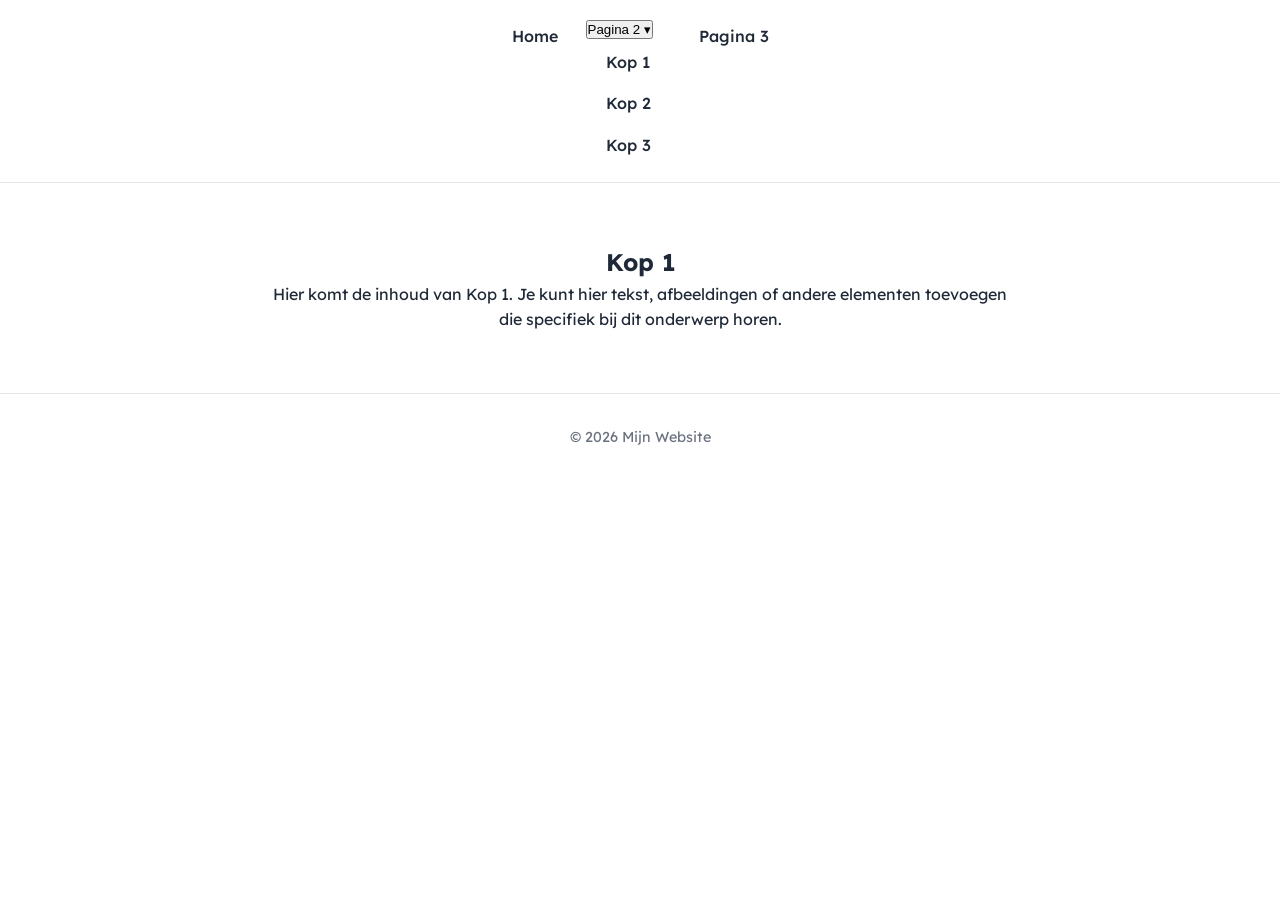
==== kop1.html @ 63dc1b7d "Kop 1, 2 en 3 maken" ====
<!DOCTYPE html>
<html lang="nl">
<head>
  <meta charset="UTF-8">
  <title>Kop 1</title>
  <link rel="preconnect" href="https://fonts.googleapis.com"> <!-- Verbindt vast met Google Fonts -->
  <link href="https://fonts.googleapis.com/css2?family=Lexend&display=swap" rel="stylesheet"> <!-- Laadt het lettertype Lexend -->
  <link rel="stylesheet" type="text/css" href="css/stijl.css"> <!-- Koppelt het stijlbestand met alle opmaak -->
</head>
<body>

  <nav> <!-- Navigatiemenu bovenaan, staat op elke pagina hetzelfde -->
    <ul>
      <li><a href="index.html">Home</a></li> <!-- Link naar homepage -->
      <li class="dropdown"> <!-- Dropdown-menu item -->
        <button class="dropdown-btn" onclick="toggleDropdown()">Pagina 2 ▾</button> <!-- Knop die het menu opent/sluit -->
        <div class="dropdown-content" id="dropdownMenu"> <!-- Verborgen menu dat verschijnt bij klikken -->
          <a href="kop1.html">Kop 1</a> <!-- Link naar Kop 1 -->
          <a href="kop2.html">Kop 2</a> <!-- Link naar Kop 2 -->
          <a href="kop3.html">Kop 3</a> <!-- Link naar Kop 3 -->
        </div>
      </li>
      <li><a href="pagina3.html">Pagina 3</a></li> <!-- Link naar derde pagina -->
    </ul>
  </nav>

  <section class="content"> <!-- Inhoud van deze pagina -->
    <h1>Kop 1</h1>
    <p>Hier komt de inhoud van Kop 1. Je kunt hier tekst, afbeeldingen of andere elementen toevoegen die specifiek bij dit onderwerp horen.</p>
  </section>

  <footer> <!-- Footer onderaan de pagina -->
    <p>&copy; 2026 Mijn Website</p>
  </footer>

  <script> <!-- Regelt het openen/sluiten van het dropdownmenu -->
    function toggleDropdown() {
      document.getElementById("dropdownMenu").classList.toggle("show"); // Wisselt het menu aan/uit
    }
    window.addEventListener("click", function(event) {
      if (!event.target.matches('.dropdown-btn')) { // Als er buiten de knop geklikt wordt
        const dropdown = document.getElementById("dropdownMenu");
        if (dropdown.classList.contains('show')) {
          dropdown.classList.remove('show'); // Sluit het menu
        }
      }
    });
  </script>

</body>
</html>
---- css/stijl.css ----
:root { /* Kleuren die overal op de site hergebruikt worden */
  --primary: #2563eb;
  --primary-dark: #1e40af;
  --text: #1f2937;
  --text-light: #6b7280;
  --bg: #ffffff;
  --bg-alt: #f9fafb;
}

* {
  box-sizing: border-box; /* Zorgt dat padding/border binnen de breedte blijven */
  margin: 0; /* Verwijdert standaard marge van de browser */
  padding: 0; /* Verwijdert standaard padding van de browser */
}

body {
  font-family: 'Lexend', Arial, sans-serif; /* Lettertype van de hele pagina */
  color: var(--text); /* Kleur van de tekst */
  background-color: var(--bg); /* Achtergrondkleur van de pagina */
  line-height: 1.6; /* Ruimte tussen regels tekst */
}

nav {
  background-color: var(--bg); /* Achtergrondkleur van de menubalk */
  border-bottom: 1px solid #e5e7eb; /* Dun lijntje onder de menubalk */
  position: sticky; /* Menu blijft zichtbaar bij scrollen */
  top: 0; /* Blijft aan de bovenkant plakken */
  z-index: 10; /* Zorgt dat het menu boven andere inhoud blijft */
}

nav ul {
  list-style-type: none; /* Geen bolletjes voor de lijst */
  display: flex; /* Zet de menu-items naast elkaar */
  justify-content: center; /* Centreert het menu */
  gap: 8px; /* Ruimte tussen de menu-items */
  padding: 16px 0; /* Ruimte boven/onder het menu */
  max-width: 1000px; /* Maximale breedte van het menu */
  margin: 0 auto; /* Centreert het menu horizontaal */
}

nav li a {
  display: block; /* Maakt de hele link klikbaar */
  color: var(--text); /* Tekstkleur van de link */
  text-decoration: none; /* Geen onderstreping */
  padding: 8px 20px; /* Ruimte rondom de tekst */
  border-radius: 6px; /* Ronde hoeken */
  font-weight: 500; /* Iets dikkere tekst */
  transition: background-color 0.2s ease, color 0.2s ease; /* Zachte overgang bij hover */
}

nav li a:hover {
  background-color: var(--primary); /* Achtergrondkleur bij muis erover */
  color: white; /* Tekstkleur bij muis erover */
}

.hero {
  text-align: center; /* Centreert de tekst */
  padding: 80px 24px; /* Ruimte rondom de hero-sectie */
  background: linear-gradient(180deg, var(--bg-alt) 0%, var(--bg) 100%); /* Zachte kleurovergang op de achtergrond */
}

.hero h1 {
  font-size: 2.75rem; /* Grootte van de hoofdtitel */
  margin-bottom: 16px; /* Ruimte onder de titel */
  color: var(--text); /* Kleur van de titel */
}

.hero p {
  font-size: 1.15rem; /* Grootte van de introductietekst */
  color: var(--text-light); /* Lichtere tekstkleur */
  max-width: 600px; /* Maximale breedte, voor leesbaarheid */
  margin: 0 auto 32px auto; /* Centreert de tekst en geeft ruimte eronder */
}

.btn {
  display: inline-block; /* Maakt er een blok-knop van */
  background-color: var(--primary); /* Achtergrondkleur van de knop */
  color: white; /* Tekstkleur van de knop */
  text-decoration: none; /* Geen onderstreping */
  padding: 12px 28px; /* Ruimte rondom de knoptekst */
  border-radius: 8px; /* Ronde hoeken */
  font-weight: 600; /* Dikkere tekst */
  transition: background-color 0.2s ease; /* Zachte overgang bij hover */
}

.btn:hover {
  background-color: var(--primary-dark); /* Donkerdere kleur bij muis erover */
}

.content {
  max-width: 800px; /* Maximale breedte van de inhoud */
  margin: 0 auto; /* Centreert de inhoud horizontaal */
  padding: 60px 24px; /* Ruimte rondom de inhoud */
  text-align: center; /* Centreert de tekst */
}

.content img {
  max-width: 100%; /* Afbeelding past altijd binnen de breedte */
  border-radius: 16px; /* Ronde hoeken op de afbeelding */
  box-shadow: 0 10px 30px rgba(0,0,0,0.1); /* Zachte schaduw onder de afbeelding */
  margin-top: 24px; /* Ruimte boven de afbeelding */
}

footer {
  text-align: center; /* Centreert de tekst */
  padding: 32px 24px; /* Ruimte rondom de footer */
  color: var(--text-light); /* Lichtere tekstkleur */
  font-size: 0.9rem; /* Kleinere tekstgrootte */
  border-top: 1px solid #e5e7eb; /* Dun lijntje boven de footer */
}
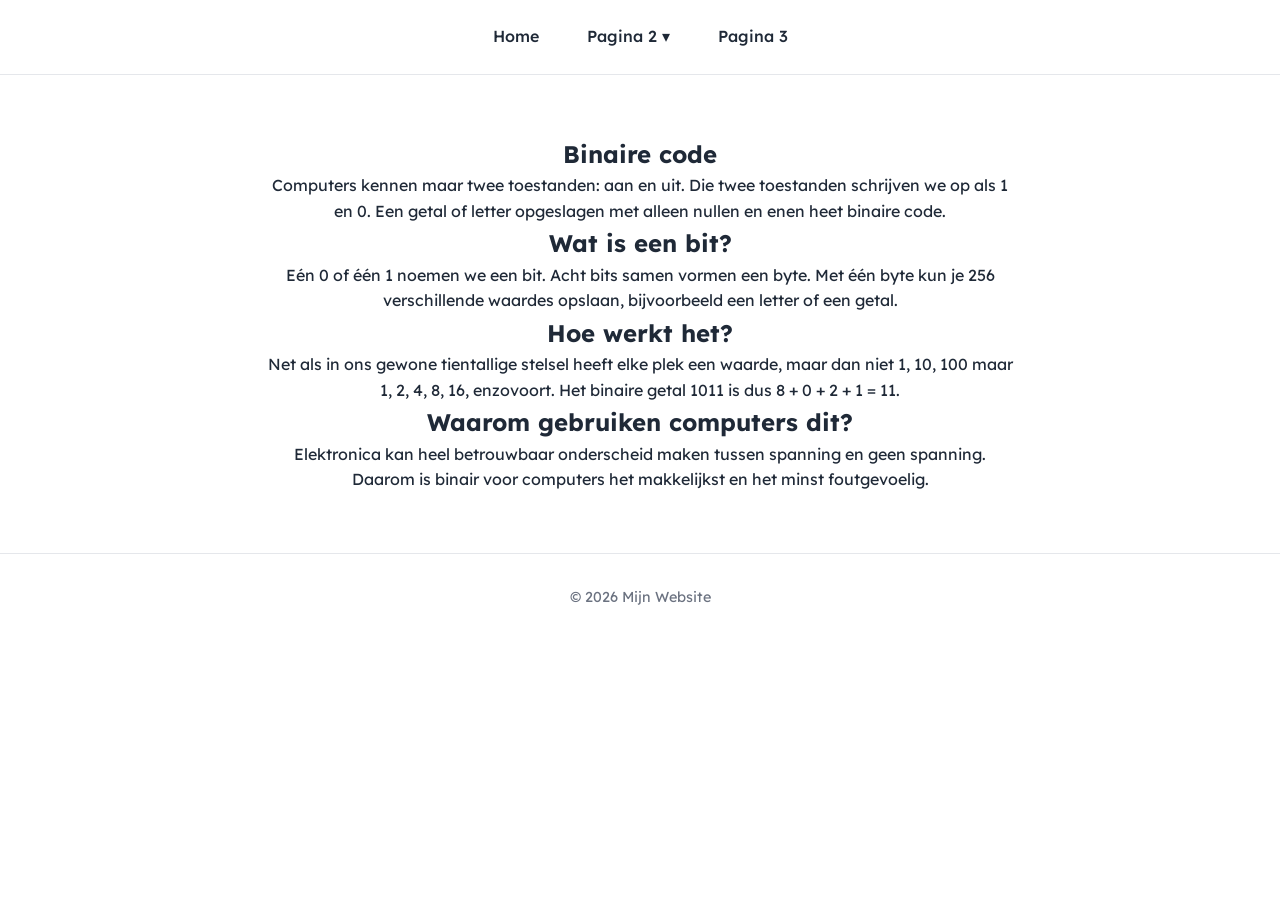
==== commit f175e8ca: "Kleine veranderingen over binaire code" ====
--- a/kop1.html
+++ b/kop1.html
@@ -2,7 +2,7 @@
 <html lang="nl">
 <head>
   <meta charset="UTF-8">
-  <title>Kop 1</title>
+  <title>Binaire code</title> <!-- Titel die op het tabblad komt te staan -->
   <link rel="preconnect" href="https://fonts.googleapis.com"> <!-- Verbindt vast met Google Fonts -->
   <link href="https://fonts.googleapis.com/css2?family=Lexend&display=swap" rel="stylesheet"> <!-- Laadt het lettertype Lexend -->
   <link rel="stylesheet" type="text/css" href="css/stijl.css"> <!-- Koppelt het stijlbestand met alle opmaak -->
@@ -15,7 +15,7 @@
       <li class="dropdown"> <!-- Dropdown-menu item -->
         <button class="dropdown-btn" onclick="toggleDropdown()">Pagina 2 ▾</button> <!-- Knop die het menu opent/sluit -->
         <div class="dropdown-content" id="dropdownMenu"> <!-- Verborgen menu dat verschijnt bij klikken -->
-          <a href="kop1.html">Kop 1</a> <!-- Link naar Kop 1 -->
+          <a href="kop1.html">Kop 1</a> <!-- Link naar Kop 1 (binaire code) -->
           <a href="kop2.html">Kop 2</a> <!-- Link naar Kop 2 -->
           <a href="kop3.html">Kop 3</a> <!-- Link naar Kop 3 -->
         </div>
@@ -24,9 +24,18 @@
     </ul>
   </nav>
 
-  <section class="content"> <!-- Inhoud van deze pagina -->
-    <h1>Kop 1</h1>
-    <p>Hier komt de inhoud van Kop 1. Je kunt hier tekst, afbeeldingen of andere elementen toevoegen die specifiek bij dit onderwerp horen.</p>
+  <section class="content"> <!-- Inhoud van de pagina over binaire code -->
+    <h1>Binaire code</h1> <!-- Hoofdtitel van de pagina -->
+    <p>Computers kennen maar twee toestanden: aan en uit. Die twee toestanden schrijven we op als 1 en 0. Een getal of letter opgeslagen met alleen nullen en enen heet binaire code.</p> <!-- Korte introductie -->
+
+    <h2>Wat is een bit?</h2> <!-- Kopje voor het eerste onderdeel -->
+    <p>Eén 0 of één 1 noemen we een bit. Acht bits samen vormen een byte. Met één byte kun je 256 verschillende waardes opslaan, bijvoorbeeld een letter of een getal.</p> <!-- Uitleg over bits en bytes -->
+
+    <h2>Hoe werkt het?</h2> <!-- Kopje voor het tweede onderdeel -->
+    <p>Net als in ons gewone tientallige stelsel heeft elke plek een waarde, maar dan niet 1, 10, 100 maar 1, 2, 4, 8, 16, enzovoort. Het binaire getal 1011 is dus 8 + 0 + 2 + 1 = 11.</p> <!-- Uitleg van de plaatswaarden met een voorbeeld -->
+
+    <h2>Waarom gebruiken computers dit?</h2> <!-- Kopje voor het derde onderdeel -->
+    <p>Elektronica kan heel betrouwbaar onderscheid maken tussen spanning en geen spanning. Daarom is binair voor computers het makkelijkst en het minst foutgevoelig.</p> <!-- Uitleg waarom binair gebruikt wordt -->
   </section>
 
   <footer> <!-- Footer onderaan de pagina -->
--- a/css/stijl.css
+++ b/css/stijl.css
@@ -32,6 +32,7 @@
   list-style-type: none; /* Geen bolletjes voor de lijst */
   display: flex; /* Zet de menu-items naast elkaar */
   justify-content: center; /* Centreert het menu */
+  align-items: center; /* Zorgt dat knop en links verticaal gelijk uitlijnen */
   gap: 8px; /* Ruimte tussen de menu-items */
   padding: 16px 0; /* Ruimte boven/onder het menu */
   max-width: 1000px; /* Maximale breedte van het menu */
@@ -51,6 +52,63 @@
 nav li a:hover {
   background-color: var(--primary); /* Achtergrondkleur bij muis erover */
   color: white; /* Tekstkleur bij muis erover */
+}
+
+/* Zorgt dat het dropdown-item goed gepositioneerd wordt */
+.dropdown {
+  position: relative; /* Basis voor de positie van het uitklapmenu */
+}
+
+/* Opmaak van de "Pagina 2"-knop, zelfde stijl als de andere menu-links */
+.dropdown-btn {
+  background: none; /* Geen achtergrondkleur standaard */
+  border: none; /* Geen randje om de knop */
+  margin: 0; /* Verwijdert de standaard marge die browsers aan knoppen geven */
+  font-family: 'Lexend', Arial, sans-serif; /* Zelfde lettertype als de rest */
+  font-size: 1rem; /* Zelfde tekstgrootte als de andere menu-links */
+  line-height: 1.6; /* Zelfde regelhoogte als de rest, voor gelijke uitlijning */
+  color: var(--text); /* Tekstkleur */
+  padding: 8px 20px; /* Ruimte rondom de tekst */
+  border-radius: 6px; /* Ronde hoeken */
+  font-weight: 500; /* Iets dikkere tekst */
+  cursor: pointer; /* Muis wordt een handje bij hover */
+  transition: background-color 0.2s ease, color 0.2s ease; /* Zachte overgang bij hover */
+}
+
+.dropdown-btn:hover {
+  background-color: var(--primary); /* Achtergrondkleur bij muis erover */
+  color: white; /* Tekstkleur bij muis erover */
+}
+
+/* Het uitklapmenu zelf, standaard verborgen */
+.dropdown-content {
+  display: none; /* Onzichtbaar totdat er geklikt wordt */
+  position: absolute; /* Zweeft boven de rest van de pagina */
+  top: 100%; /* Verschijnt direct onder de knop */
+  left: 0;
+  background-color: var(--bg); /* Achtergrondkleur van het menu */
+  border: 1px solid #e5e7eb; /* Dun randje */
+  border-radius: 8px; /* Ronde hoeken */
+  box-shadow: 0 10px 20px rgba(0,0,0,0.1); /* Zachte schaduw */
+  overflow: hidden; /* Zorgt dat de ronde hoeken netjes zijn */
+  min-width: 160px; /* Minimale breedte van het menu */
+}
+
+/* Zorgt dat het menu zichtbaar wordt als de class 'show' actief is */
+.dropdown-content.show {
+  display: block; /* Wordt zichtbaar bij klikken */
+}
+
+/* Opmaak van elke link binnen het uitklapmenu */
+.dropdown-content a {
+  display: block; /* Elke link op eigen regel */
+  padding: 12px 20px; /* Ruimte rondom de tekst */
+  color: var(--text); /* Tekstkleur */
+  text-decoration: none; /* Geen onderstreping */
+}
+
+.dropdown-content a:hover {
+  background-color: var(--bg-alt); /* Lichte achtergrond bij hover */
 }
 
 .hero {
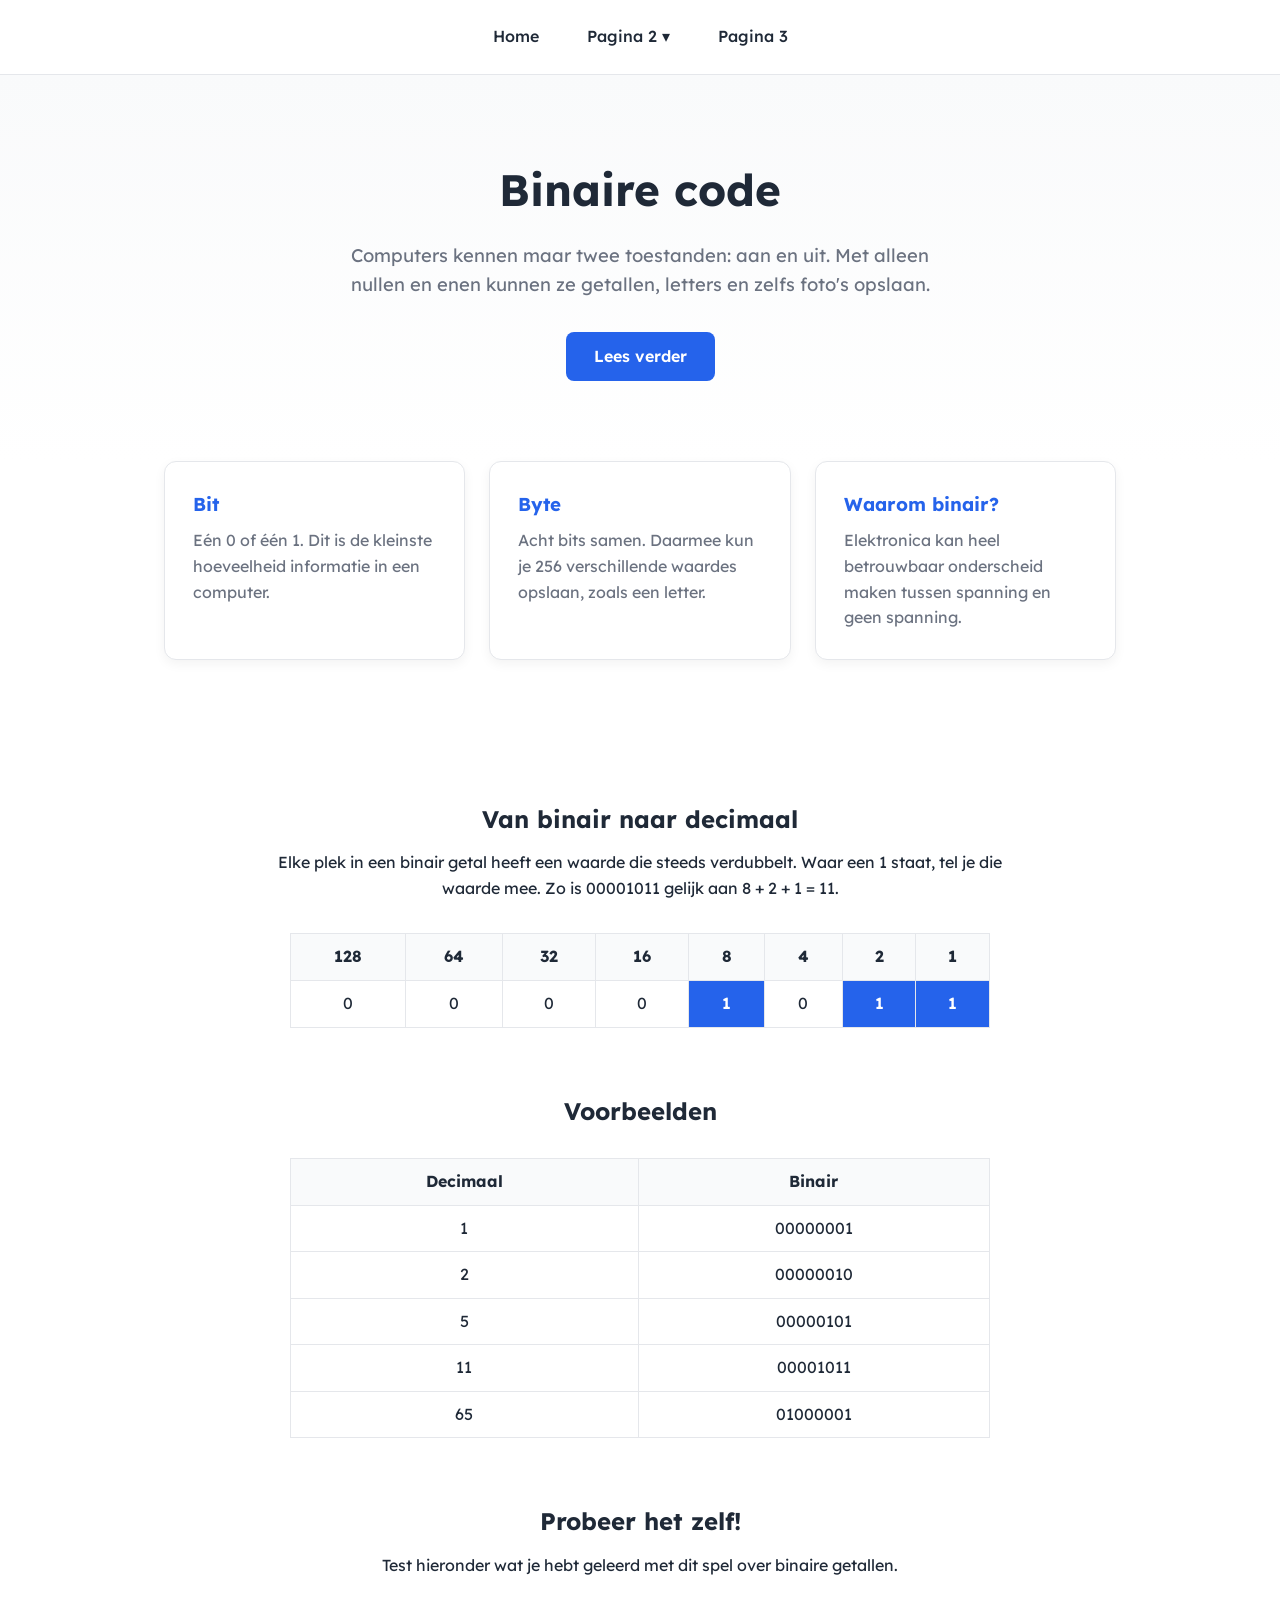
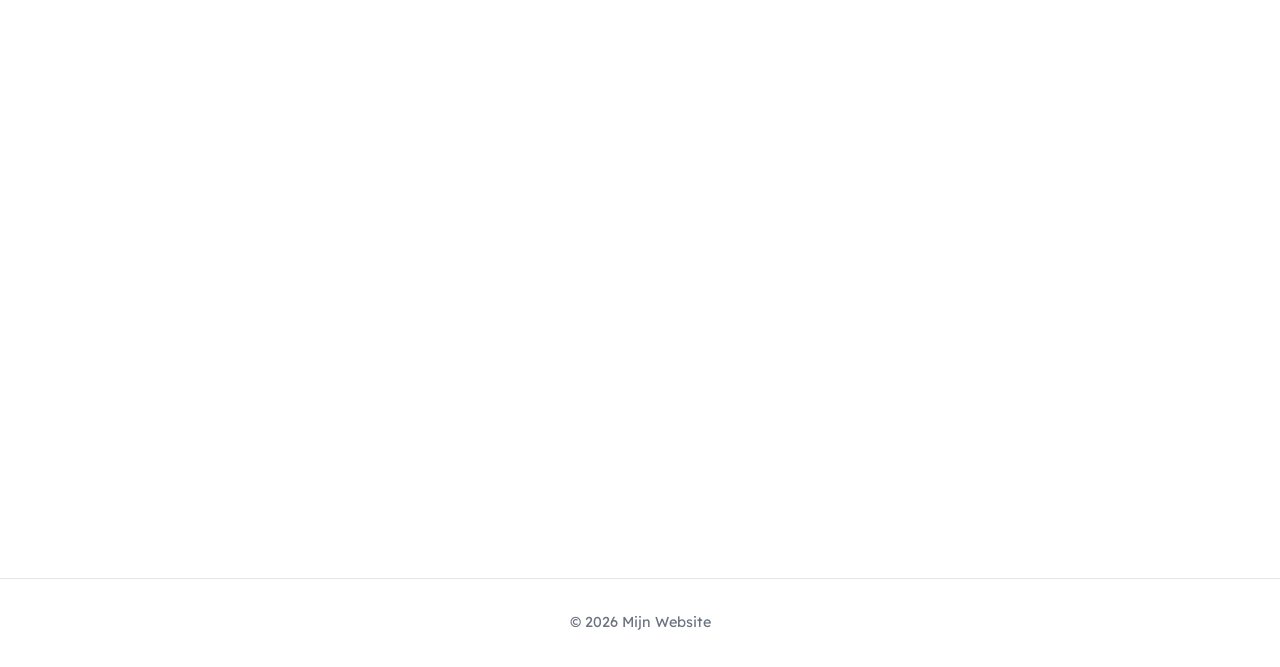
==== commit 55fad3fd: "home fixen en kop 1 goed maken" ====
--- a/kop1.html
+++ b/kop1.html
@@ -24,18 +24,63 @@
     </ul>
   </nav>
 
-  <section class="content"> <!-- Inhoud van de pagina over binaire code -->
+  <section class="hero"> <!-- Grote kopsectie bovenaan de pagina -->
     <h1>Binaire code</h1> <!-- Hoofdtitel van de pagina -->
-    <p>Computers kennen maar twee toestanden: aan en uit. Die twee toestanden schrijven we op als 1 en 0. Een getal of letter opgeslagen met alleen nullen en enen heet binaire code.</p> <!-- Korte introductie -->
+    <p>Computers kennen maar twee toestanden: aan en uit. Met alleen nullen en enen kunnen ze getallen, letters en zelfs foto's opslaan.</p> <!-- Korte introductie -->
+    <a href="#uitleg" class="btn">Lees verder</a> <!-- Link die naar het kopje met id "uitleg" scrolt -->
+  </section>
 
-    <h2>Wat is een bit?</h2> <!-- Kopje voor het eerste onderdeel -->
-    <p>Eén 0 of één 1 noemen we een bit. Acht bits samen vormen een byte. Met één byte kun je 256 verschillende waardes opslaan, bijvoorbeeld een letter of een getal.</p> <!-- Uitleg over bits en bytes -->
+  <section class="kaarten" id="uitleg"> <!-- Rij met drie kaartjes, id zodat de knop hierheen kan scrollen -->
+    <div class="kaart"> <!-- Kaartje 1 -->
+      <h3>Bit</h3> <!-- Titel van het kaartje -->
+      <p>Eén 0 of één 1. Dit is de kleinste hoeveelheid informatie in een computer.</p> <!-- Uitleg over een bit -->
+    </div>
+    <div class="kaart"> <!-- Kaartje 2 -->
+      <h3>Byte</h3> <!-- Titel van het kaartje -->
+      <p>Acht bits samen. Daarmee kun je 256 verschillende waardes opslaan, zoals een letter.</p> <!-- Uitleg over een byte -->
+    </div>
+    <div class="kaart"> <!-- Kaartje 3 -->
+      <h3>Waarom binair?</h3> <!-- Titel van het kaartje -->
+      <p>Elektronica kan heel betrouwbaar onderscheid maken tussen spanning en geen spanning.</p> <!-- Uitleg waarom binair gebruikt wordt -->
+    </div>
+  </section>
 
-    <h2>Hoe werkt het?</h2> <!-- Kopje voor het tweede onderdeel -->
-    <p>Net als in ons gewone tientallige stelsel heeft elke plek een waarde, maar dan niet 1, 10, 100 maar 1, 2, 4, 8, 16, enzovoort. Het binaire getal 1011 is dus 8 + 0 + 2 + 1 = 11.</p> <!-- Uitleg van de plaatswaarden met een voorbeeld -->
+  <section class="content"> <!-- Sectie met de uitleg over omrekenen -->
+    <h2>Van binair naar decimaal</h2> <!-- Kopje van het onderdeel -->
+    <p>Elke plek in een binair getal heeft een waarde die steeds verdubbelt. Waar een 1 staat, tel je die waarde mee. Zo is 00001011 gelijk aan 8 + 2 + 1 = 11.</p> <!-- Uitleg van het omrekenen -->
 
-    <h2>Waarom gebruiken computers dit?</h2> <!-- Kopje voor het derde onderdeel -->
-    <p>Elektronica kan heel betrouwbaar onderscheid maken tussen spanning en geen spanning. Daarom is binair voor computers het makkelijkst en het minst foutgevoelig.</p> <!-- Uitleg waarom binair gebruikt wordt -->
+    <div class="tabel-wrap"> <!-- Zorgt dat de tabel op een kleine telefoon kan scrollen -->
+      <table class="tabel"> <!-- Tabel met de plaatswaardes -->
+        <tr> <!-- Eerste rij: de waarde van elke plek -->
+          <th>128</th><th>64</th><th>32</th><th>16</th><th>8</th><th>4</th><th>2</th><th>1</th>
+        </tr>
+        <tr> <!-- Tweede rij: de bits van het getal 11 -->
+          <td>0</td><td>0</td><td>0</td><td>0</td>
+          <td class="aan">1</td> <!-- Class "aan" kleurt de enen blauw -->
+          <td>0</td>
+          <td class="aan">1</td>
+          <td class="aan">1</td>
+        </tr>
+      </table>
+    </div>
+
+    <h2>Voorbeelden</h2> <!-- Kopje van het volgende onderdeel -->
+    <div class="tabel-wrap"> <!-- Zorgt dat de tabel op een kleine telefoon kan scrollen -->
+      <table class="tabel"> <!-- Tabel met voorbeelden van getallen -->
+        <tr><th>Decimaal</th><th>Binair</th></tr> <!-- Kopjes van de kolommen -->
+        <tr><td>1</td><td>00000001</td></tr> <!-- Voorbeeld 1 -->
+        <tr><td>2</td><td>00000010</td></tr> <!-- Voorbeeld 2 -->
+        <tr><td>5</td><td>00000101</td></tr> <!-- Voorbeeld 5 -->
+        <tr><td>11</td><td>00001011</td></tr> <!-- Voorbeeld 11 -->
+        <tr><td>65</td><td>01000001</td></tr> <!-- Voorbeeld 65, dit is ook de letter A -->
+      </table>
+    </div>
+
+    <h2>Probeer het zelf!</h2> <!-- Kopje boven de game -->
+    <p>Test hieronder wat je hebt geleerd met dit spel over binaire getallen.</p> <!-- Korte uitleg bij de game -->
+    <div class="game-wrap"> <!-- Houder zodat de game netjes in het midden past -->
+      <iframe src="https://games.penjee.com/binary-bonanza/game.php" width="700" height="500" frameborder="no" scrolling="no"></iframe> <!-- Laadt de game van Penjee in een eigen venster op mijn pagina -->
+    </div>
   </section>
 
   <footer> <!-- Footer onderaan de pagina -->
--- a/css/stijl.css
+++ b/css/stijl.css
@@ -13,12 +13,18 @@
   padding: 0; /* Verwijdert standaard padding van de browser */
 }
 
+html {
+  scroll-behavior: smooth; /* Zachte scroll als je op een link met # klikt, zoals "Lees verder" */
+}
+
 body {
   font-family: 'Lexend', Arial, sans-serif; /* Lettertype van de hele pagina */
   color: var(--text); /* Kleur van de tekst */
   background-color: var(--bg); /* Achtergrondkleur van de pagina */
   line-height: 1.6; /* Ruimte tussen regels tekst */
 }
+
+/* ---------- Navigatiemenu ---------- */
 
 nav {
   background-color: var(--bg); /* Achtergrondkleur van de menubalk */
@@ -31,6 +37,7 @@
 nav ul {
   list-style-type: none; /* Geen bolletjes voor de lijst */
   display: flex; /* Zet de menu-items naast elkaar */
+  flex-wrap: wrap; /* Op een smal scherm mogen items op een nieuwe regel */
   justify-content: center; /* Centreert het menu */
   align-items: center; /* Zorgt dat knop en links verticaal gelijk uitlijnen */
   gap: 8px; /* Ruimte tussen de menu-items */
@@ -54,12 +61,12 @@
   color: white; /* Tekstkleur bij muis erover */
 }
 
-/* Zorgt dat het dropdown-item goed gepositioneerd wordt */
+/* ---------- Dropdownmenu ---------- */
+
 .dropdown {
   position: relative; /* Basis voor de positie van het uitklapmenu */
 }
 
-/* Opmaak van de "Pagina 2"-knop, zelfde stijl als de andere menu-links */
 .dropdown-btn {
   background: none; /* Geen achtergrondkleur standaard */
   border: none; /* Geen randje om de knop */
@@ -80,12 +87,11 @@
   color: white; /* Tekstkleur bij muis erover */
 }
 
-/* Het uitklapmenu zelf, standaard verborgen */
 .dropdown-content {
   display: none; /* Onzichtbaar totdat er geklikt wordt */
   position: absolute; /* Zweeft boven de rest van de pagina */
   top: 100%; /* Verschijnt direct onder de knop */
-  left: 0;
+  left: 0; /* Begint links onder de knop */
   background-color: var(--bg); /* Achtergrondkleur van het menu */
   border: 1px solid #e5e7eb; /* Dun randje */
   border-radius: 8px; /* Ronde hoeken */
@@ -94,12 +100,10 @@
   min-width: 160px; /* Minimale breedte van het menu */
 }
 
-/* Zorgt dat het menu zichtbaar wordt als de class 'show' actief is */
 .dropdown-content.show {
   display: block; /* Wordt zichtbaar bij klikken */
 }
 
-/* Opmaak van elke link binnen het uitklapmenu */
 .dropdown-content a {
   display: block; /* Elke link op eigen regel */
   padding: 12px 20px; /* Ruimte rondom de tekst */
@@ -110,6 +114,8 @@
 .dropdown-content a:hover {
   background-color: var(--bg-alt); /* Lichte achtergrond bij hover */
 }
+
+/* ---------- Hero en knop ---------- */
 
 .hero {
   text-align: center; /* Centreert de tekst */
@@ -145,6 +151,8 @@
   background-color: var(--primary-dark); /* Donkerdere kleur bij muis erover */
 }
 
+/* ---------- Inhoud ---------- */
+
 .content {
   max-width: 800px; /* Maximale breedte van de inhoud */
   margin: 0 auto; /* Centreert de inhoud horizontaal */
@@ -152,12 +160,105 @@
   text-align: center; /* Centreert de tekst */
 }
 
+.content h1,
+.content h2 {
+  margin-bottom: 12px; /* Ruimte onder de titels in de inhoud */
+}
+
+.content h2 {
+  margin-top: 40px; /* Ruimte boven elk kopje zodat onderdelen los van elkaar staan */
+}
+
+.content p {
+  margin-bottom: 16px; /* Ruimte tussen alinea's */
+}
+
 .content img {
   max-width: 100%; /* Afbeelding past altijd binnen de breedte */
   border-radius: 16px; /* Ronde hoeken op de afbeelding */
   box-shadow: 0 10px 30px rgba(0,0,0,0.1); /* Zachte schaduw onder de afbeelding */
   margin-top: 24px; /* Ruimte boven de afbeelding */
 }
+
+/* ---------- Kaartjes (binaire code-pagina) ---------- */
+
+.kaarten {
+  display: grid; /* Zet de kaartjes in een raster */
+  grid-template-columns: repeat(auto-fit, minmax(240px, 1fr)); /* Kaartjes naast elkaar, op een telefoon onder elkaar */
+  gap: 24px; /* Ruimte tussen de kaartjes */
+  max-width: 1000px; /* Maximale breedte van het raster */
+  margin: 0 auto; /* Centreert het raster */
+  padding: 0 24px 40px 24px; /* Ruimte rondom het raster */
+}
+
+.kaart {
+  background-color: var(--bg); /* Witte achtergrond */
+  border: 1px solid #e5e7eb; /* Dun randje */
+  border-radius: 12px; /* Ronde hoeken */
+  padding: 28px; /* Ruimte binnen het kaartje */
+  text-align: left; /* Tekst links uitgelijnd in het kaartje */
+  box-shadow: 0 4px 12px rgba(0,0,0,0.05); /* Zachte schaduw */
+  transition: transform 0.2s ease; /* Zachte beweging bij hover */
+}
+
+.kaart:hover {
+  transform: translateY(-4px); /* Kaartje gaat iets omhoog als je erover zweeft */
+}
+
+.kaart h3 {
+  color: var(--primary); /* Blauwe titel */
+  margin-bottom: 8px; /* Ruimte onder de titel */
+}
+
+.kaart p {
+  color: var(--text-light); /* Lichtere tekstkleur */
+}
+
+/* ---------- Tabellen ---------- */
+
+.tabel-wrap {
+  overflow-x: auto; /* Tabel kan zijwaarts scrollen op een kleine telefoon */
+}
+
+.tabel {
+  border-collapse: collapse; /* Randen van de cellen vallen samen */
+  margin: 16px auto 24px auto; /* Centreert de tabel */
+  width: 100%; /* Tabel vult de beschikbare breedte */
+  max-width: 700px; /* Maar nooit breder dan dit */
+}
+
+.tabel th,
+.tabel td {
+  border: 1px solid #e5e7eb; /* Randje om elke cel */
+  padding: 10px 12px; /* Ruimte in elke cel */
+  text-align: center; /* Tekst in het midden van de cel */
+}
+
+.tabel th {
+  background-color: var(--bg-alt); /* Lichtgrijze achtergrond voor de kopjes */
+}
+
+.tabel .aan {
+  background-color: var(--primary); /* Blauwe achtergrond voor de enen */
+  color: white; /* Witte tekst op de blauwe achtergrond */
+  font-weight: 600; /* Dikkere tekst */
+}
+
+/* ---------- Game ---------- */
+
+.game-wrap {
+  overflow-x: auto; /* Op een kleine telefoon kun je de game zijwaarts scrollen */
+  margin: 16px auto 24px auto; /* Centreert de game en geeft ruimte erboven en eronder */
+  max-width: 700px; /* Maximale breedte, zelfde als de game zelf */
+}
+
+.game-wrap iframe {
+  display: block; /* Haalt het kleine randje onder het iframe weg */
+  margin: 0 auto; /* Centreert de game */
+  border-radius: 12px; /* Ronde hoeken, past bij de kaartjes */
+}
+
+/* ---------- Footer ---------- */
 
 footer {
   text-align: center; /* Centreert de tekst */
@@ -165,4 +266,25 @@
   color: var(--text-light); /* Lichtere tekstkleur */
   font-size: 0.9rem; /* Kleinere tekstgrootte */
   border-top: 1px solid #e5e7eb; /* Dun lijntje boven de footer */
+}
+
+/* ---------- Kleine schermen (telefoon) ---------- */
+
+@media (max-width: 600px) { /* Alles hieronder geldt alleen als het scherm smaller is dan 600 pixels */
+  .hero {
+    padding: 48px 20px; /* Minder ruimte rond de hero op een telefoon */
+  }
+
+  .hero h1 {
+    font-size: 2rem; /* Kleinere hoofdtitel zodat hij past */
+  }
+
+  .content {
+    padding: 40px 20px; /* Minder ruimte rond de inhoud op een telefoon */
+  }
+
+  nav li a,
+  .dropdown-btn {
+    padding: 8px 14px; /* Smallere menu-knoppen zodat alles past */
+  }
 }
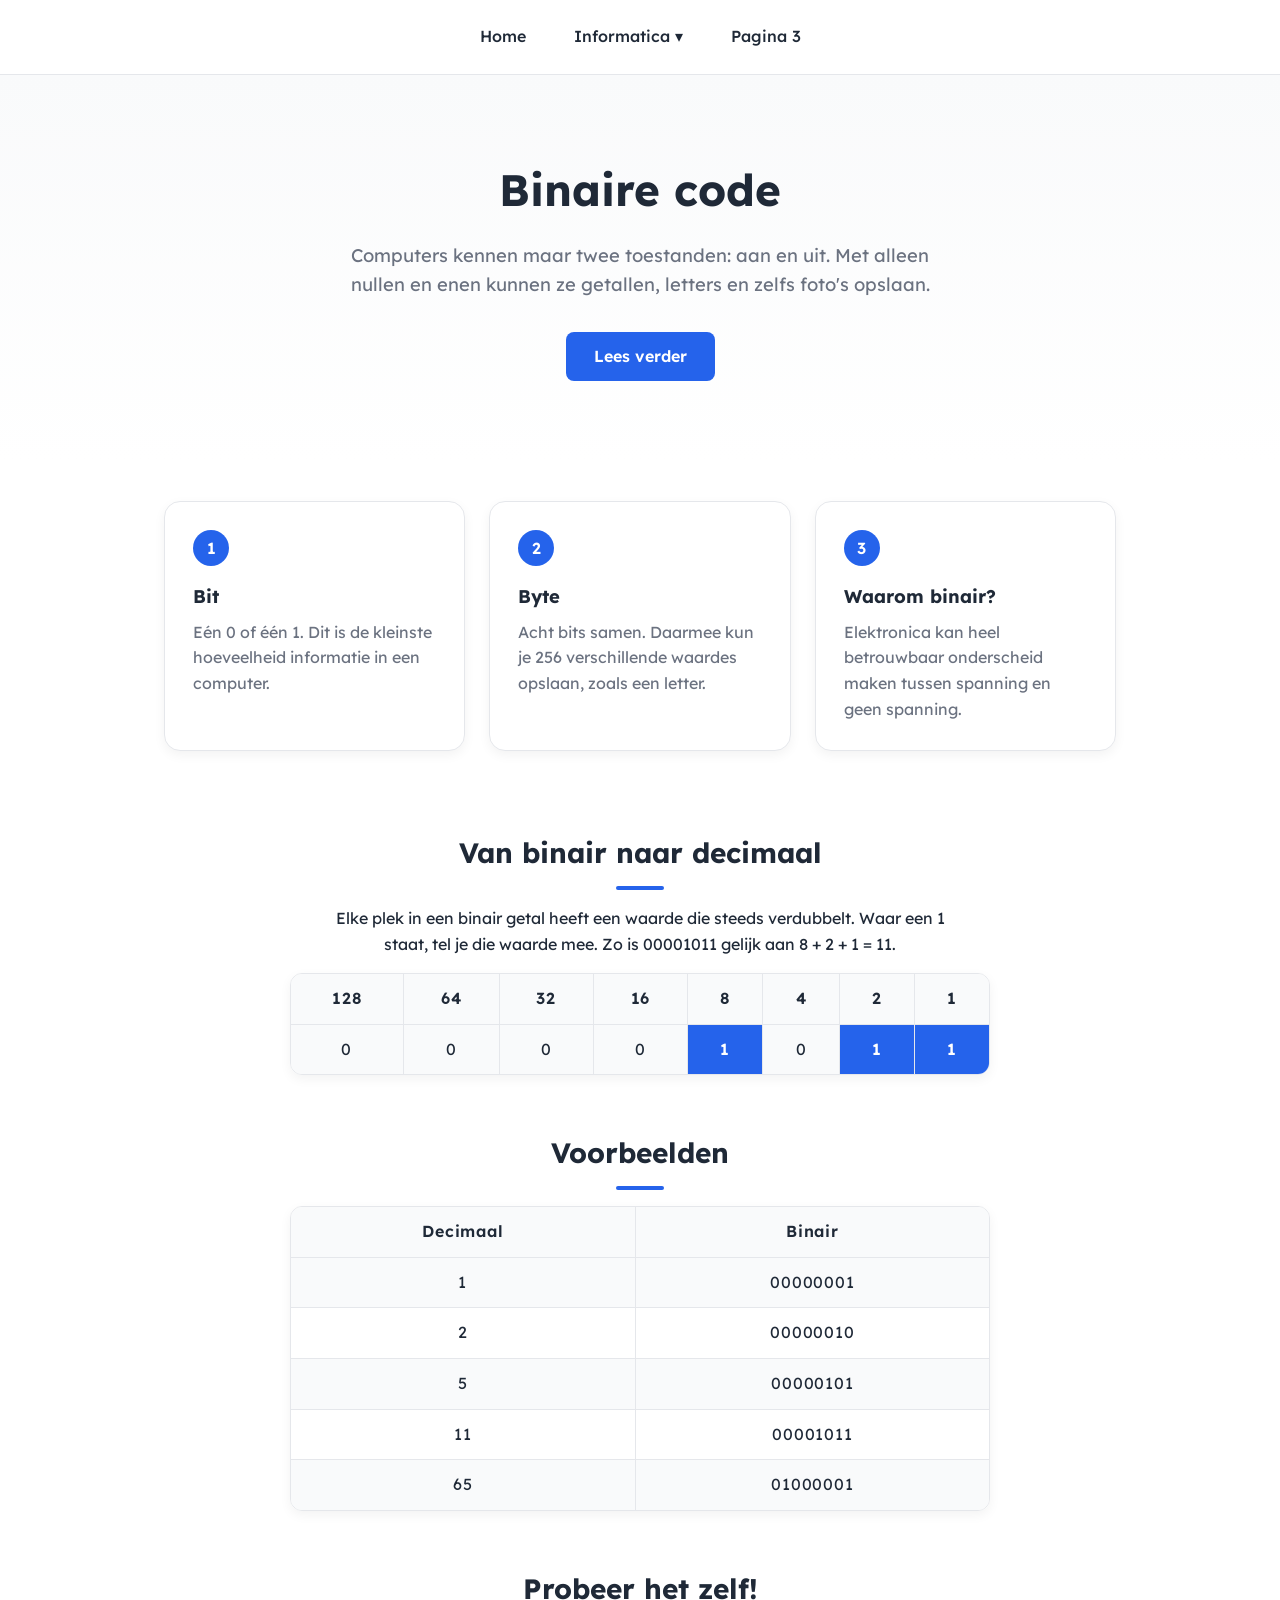
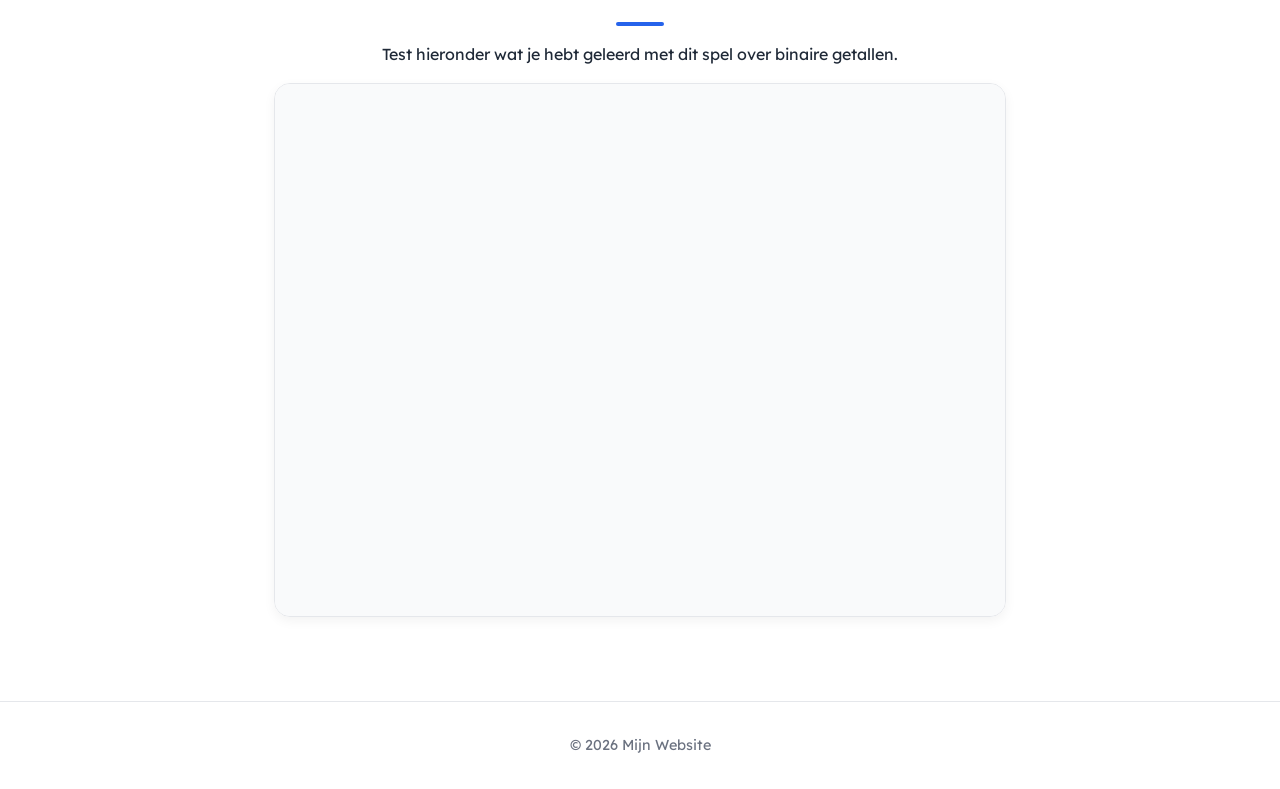
==== commit 61c3c335: "Benamingen verbeteren" ====
--- a/kop1.html
+++ b/kop1.html
@@ -2,7 +2,7 @@
 <html lang="nl">
 <head>
   <meta charset="UTF-8">
-  <title>Binaire code</title> <!-- Titel die op het tabblad komt te staan -->
+  <title>Binaire Stelsel</title> <!-- Titel die op het tabblad komt te staan -->
   <link rel="preconnect" href="https://fonts.googleapis.com"> <!-- Verbindt vast met Google Fonts -->
   <link href="https://fonts.googleapis.com/css2?family=Lexend&display=swap" rel="stylesheet"> <!-- Laadt het lettertype Lexend -->
   <link rel="stylesheet" type="text/css" href="css/stijl.css"> <!-- Koppelt het stijlbestand met alle opmaak -->
@@ -13,9 +13,9 @@
     <ul>
       <li><a href="index.html">Home</a></li> <!-- Link naar homepage -->
       <li class="dropdown"> <!-- Dropdown-menu item -->
-        <button class="dropdown-btn" onclick="toggleDropdown()">Pagina 2 ▾</button> <!-- Knop die het menu opent/sluit -->
+        <button class="dropdown-btn" onclick="toggleDropdown()">Informatica ▾</button> <!-- Knop die het menu opent/sluit -->
         <div class="dropdown-content" id="dropdownMenu"> <!-- Verborgen menu dat verschijnt bij klikken -->
-          <a href="kop1.html">Kop 1</a> <!-- Link naar Kop 1 (binaire code) -->
+          <a href="kop1.html">Binaire stelsel</a> <!-- Link naar Kop 1 (binaire code) -->
           <a href="kop2.html">Kop 2</a> <!-- Link naar Kop 2 -->
           <a href="kop3.html">Kop 3</a> <!-- Link naar Kop 3 -->
         </div>
--- a/css/stijl.css
+++ b/css/stijl.css
@@ -160,17 +160,33 @@
   text-align: center; /* Centreert de tekst */
 }
 
-.content h1,
+.content h1 {
+  margin-bottom: 12px; /* Ruimte onder de hoofdtitel in de inhoud */
+}
+
 .content h2 {
-  margin-bottom: 12px; /* Ruimte onder de titels in de inhoud */
-}
-
-.content h2 {
-  margin-top: 40px; /* Ruimte boven elk kopje zodat onderdelen los van elkaar staan */
+  font-size: 1.75rem; /* Iets grotere kopjes */
+  margin-top: 56px; /* Veel ruimte boven elk kopje zodat onderdelen los van elkaar staan */
+  margin-bottom: 16px; /* Ruimte onder het kopje */
+}
+
+.content h2:first-child {
+  margin-top: 0; /* Het eerste kopje hoeft niet extra naar beneden */
+}
+
+.content h2::after {
+  content: ""; /* Maakt een leeg element na het kopje */
+  display: block; /* Zet het onder de tekst */
+  width: 48px; /* Breedte van het streepje */
+  height: 4px; /* Dikte van het streepje */
+  background-color: var(--primary); /* Blauw streepje onder elk kopje */
+  border-radius: 2px; /* Afgeronde uiteinden */
+  margin: 10px auto 0 auto; /* Centreert het streepje */
 }
 
 .content p {
-  margin-bottom: 16px; /* Ruimte tussen alinea's */
+  max-width: 640px; /* Smallere tekstkolom, dat leest prettiger */
+  margin: 0 auto 16px auto; /* Centreert de tekst en geeft ruimte eronder */
 }
 
 .content img {
@@ -183,30 +199,48 @@
 /* ---------- Kaartjes (binaire code-pagina) ---------- */
 
 .kaarten {
+  counter-reset: kaart; /* Begint met tellen bij 0, voor de nummers in de kaartjes */
   display: grid; /* Zet de kaartjes in een raster */
   grid-template-columns: repeat(auto-fit, minmax(240px, 1fr)); /* Kaartjes naast elkaar, op een telefoon onder elkaar */
   gap: 24px; /* Ruimte tussen de kaartjes */
   max-width: 1000px; /* Maximale breedte van het raster */
   margin: 0 auto; /* Centreert het raster */
-  padding: 0 24px 40px 24px; /* Ruimte rondom het raster */
+  padding: 40px 24px 20px 24px; /* Ruimte rondom het raster */
+  scroll-margin-top: 40px; /* Als je naar hier scrolt, blijft het menu er niet overheen hangen */
 }
 
 .kaart {
   background-color: var(--bg); /* Witte achtergrond */
   border: 1px solid #e5e7eb; /* Dun randje */
-  border-radius: 12px; /* Ronde hoeken */
+  border-radius: 16px; /* Ronde hoeken */
   padding: 28px; /* Ruimte binnen het kaartje */
   text-align: left; /* Tekst links uitgelijnd in het kaartje */
   box-shadow: 0 4px 12px rgba(0,0,0,0.05); /* Zachte schaduw */
-  transition: transform 0.2s ease; /* Zachte beweging bij hover */
+  transition: transform 0.2s ease, box-shadow 0.2s ease; /* Zachte beweging bij hover */
 }
 
 .kaart:hover {
   transform: translateY(-4px); /* Kaartje gaat iets omhoog als je erover zweeft */
+  box-shadow: 0 12px 24px rgba(37,99,235,0.12); /* Schaduw wordt iets groter en blauwig */
+}
+
+.kaart::before {
+  counter-increment: kaart; /* Telt per kaartje één op */
+  content: counter(kaart); /* Laat het nummer zien: 1, 2, 3 */
+  display: flex; /* Om het cijfer in het midden te zetten */
+  align-items: center; /* Cijfer verticaal in het midden */
+  justify-content: center; /* Cijfer horizontaal in het midden */
+  width: 36px; /* Breedte van het rondje */
+  height: 36px; /* Hoogte van het rondje */
+  border-radius: 50%; /* Maakt het vierkantje rond */
+  background-color: var(--primary); /* Blauw rondje */
+  color: white; /* Wit cijfer */
+  font-weight: 600; /* Dikkere tekst */
+  margin-bottom: 16px; /* Ruimte onder het rondje */
 }
 
 .kaart h3 {
-  color: var(--primary); /* Blauwe titel */
+  font-size: 1.15rem; /* Grootte van de titel in het kaartje */
   margin-bottom: 8px; /* Ruimte onder de titel */
 }
 
@@ -218,24 +252,43 @@
 
 .tabel-wrap {
   overflow-x: auto; /* Tabel kan zijwaarts scrollen op een kleine telefoon */
+  max-width: 700px; /* Maximale breedte van het kader */
+  margin: 16px auto 24px auto; /* Centreert het kader en geeft ruimte erboven en eronder */
+  border: 1px solid #e5e7eb; /* Randje om de hele tabel */
+  border-radius: 12px; /* Ronde hoeken om de hele tabel */
+  box-shadow: 0 4px 12px rgba(0,0,0,0.05); /* Zachte schaduw */
 }
 
 .tabel {
   border-collapse: collapse; /* Randen van de cellen vallen samen */
-  margin: 16px auto 24px auto; /* Centreert de tabel */
-  width: 100%; /* Tabel vult de beschikbare breedte */
-  max-width: 700px; /* Maar nooit breder dan dit */
+  width: 100%; /* Tabel vult het kader */
 }
 
 .tabel th,
 .tabel td {
-  border: 1px solid #e5e7eb; /* Randje om elke cel */
-  padding: 10px 12px; /* Ruimte in elke cel */
+  padding: 12px 14px; /* Ruimte in elke cel */
   text-align: center; /* Tekst in het midden van de cel */
+  border-bottom: 1px solid #e5e7eb; /* Lijntje onder elke rij */
+  border-right: 1px solid #e5e7eb; /* Lijntje rechts van elke cel */
+  letter-spacing: 0.05em; /* Iets meer ruimte tussen de cijfers, leest makkelijker */
+}
+
+.tabel th:last-child,
+.tabel td:last-child {
+  border-right: none; /* Geen lijntje aan de rechterkant van het kader */
+}
+
+.tabel tr:last-child td {
+  border-bottom: none; /* Geen lijntje onder de laatste rij */
 }
 
 .tabel th {
   background-color: var(--bg-alt); /* Lichtgrijze achtergrond voor de kopjes */
+  font-weight: 600; /* Dikkere tekst voor de kopjes */
+}
+
+.tabel tr:nth-child(even) td:not(.aan) {
+  background-color: var(--bg-alt); /* Elke tweede rij iets grijs, leest makkelijker */
 }
 
 .tabel .aan {
@@ -248,14 +301,19 @@
 
 .game-wrap {
   overflow-x: auto; /* Op een kleine telefoon kun je de game zijwaarts scrollen */
-  margin: 16px auto 24px auto; /* Centreert de game en geeft ruimte erboven en eronder */
-  max-width: 700px; /* Maximale breedte, zelfde als de game zelf */
+  max-width: 732px; /* Breedte van de game plus de ruimte rondom */
+  margin: 16px auto 24px auto; /* Centreert het kader en geeft ruimte erboven en eronder */
+  padding: 16px; /* Ruimte tussen het kader en de game */
+  background-color: var(--bg-alt); /* Lichtgrijze achtergrond rond de game */
+  border: 1px solid #e5e7eb; /* Dun randje */
+  border-radius: 16px; /* Ronde hoeken */
+  box-shadow: 0 4px 12px rgba(0,0,0,0.05); /* Zachte schaduw */
 }
 
 .game-wrap iframe {
   display: block; /* Haalt het kleine randje onder het iframe weg */
   margin: 0 auto; /* Centreert de game */
-  border-radius: 12px; /* Ronde hoeken, past bij de kaartjes */
+  border-radius: 8px; /* Ronde hoeken, past bij het kader */
 }
 
 /* ---------- Footer ---------- */
@@ -283,6 +341,14 @@
     padding: 40px 20px; /* Minder ruimte rond de inhoud op een telefoon */
   }
 
+  .content h2 {
+    margin-top: 40px; /* Iets minder ruimte boven de kopjes op een telefoon */
+  }
+
+  .kaarten {
+    padding: 32px 20px 12px 20px; /* Minder ruimte rond de kaartjes op een telefoon */
+  }
+
   nav li a,
   .dropdown-btn {
     padding: 8px 14px; /* Smallere menu-knoppen zodat alles past */
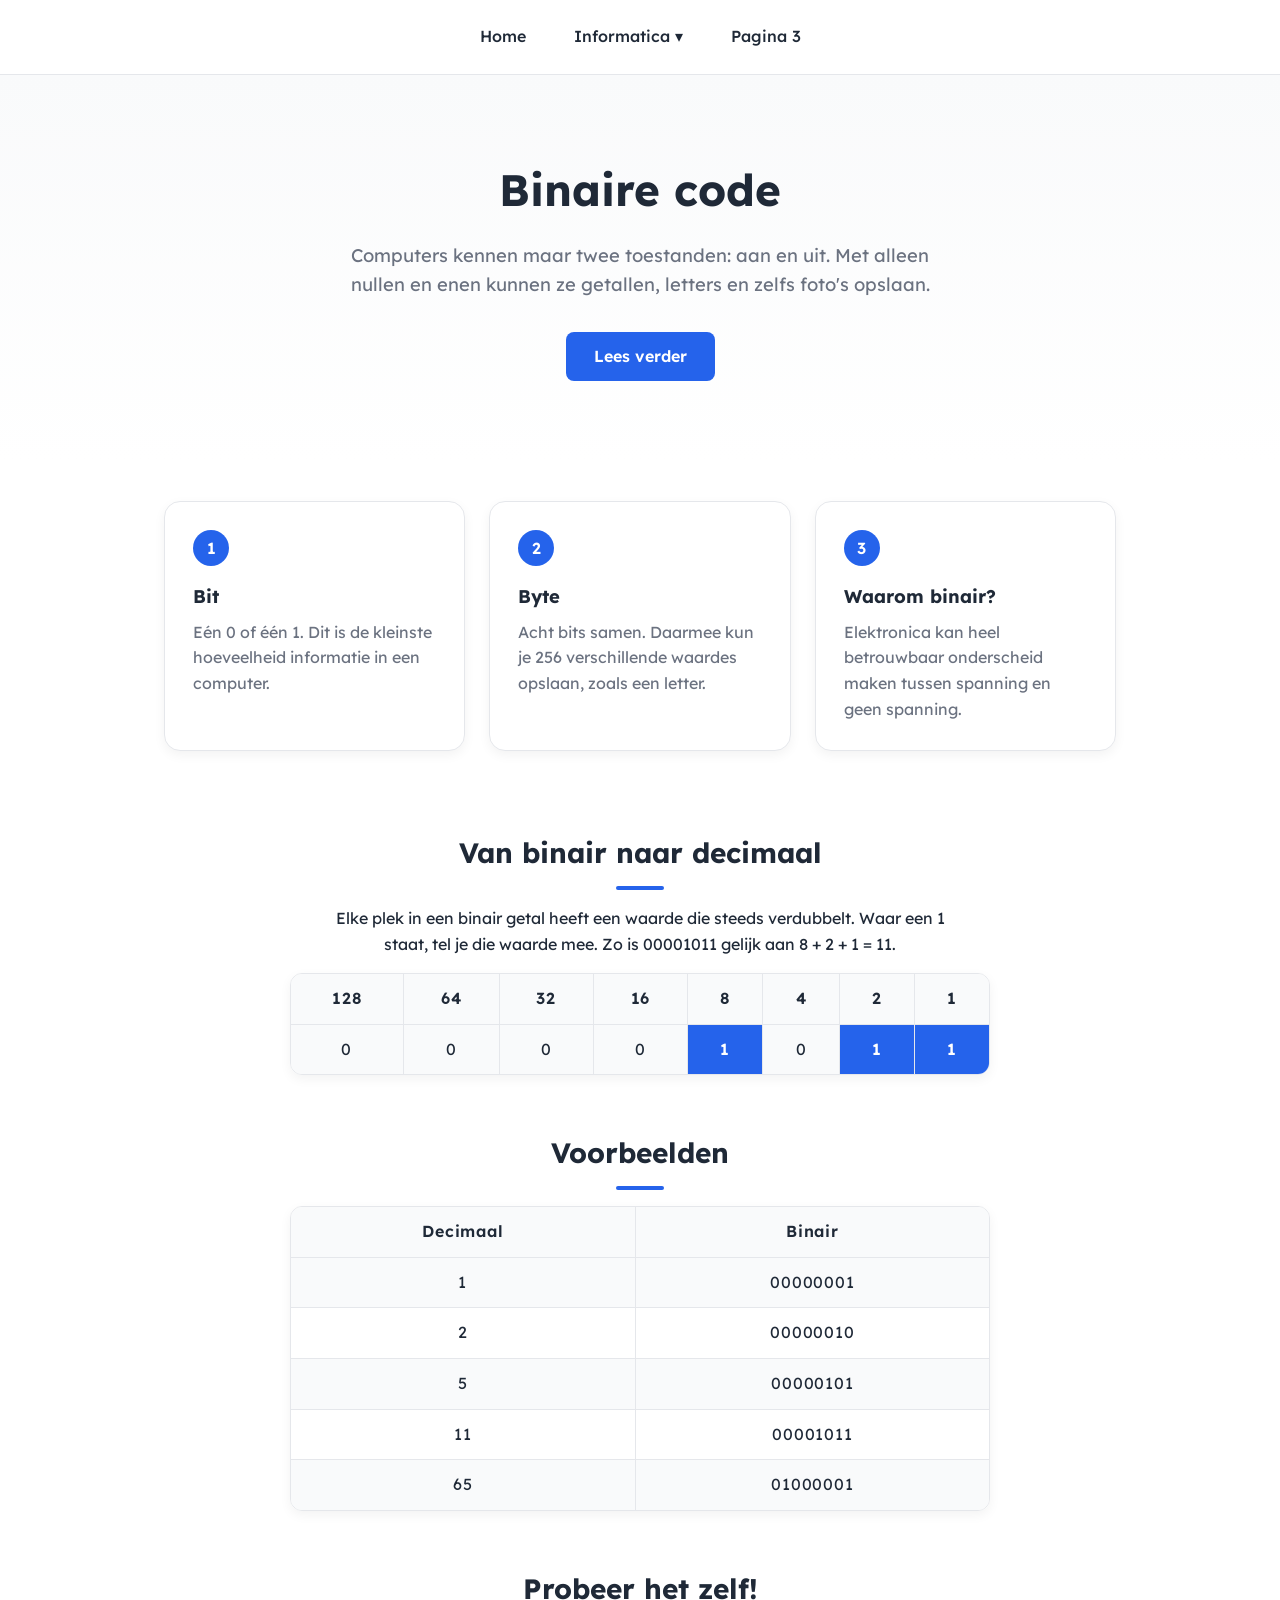
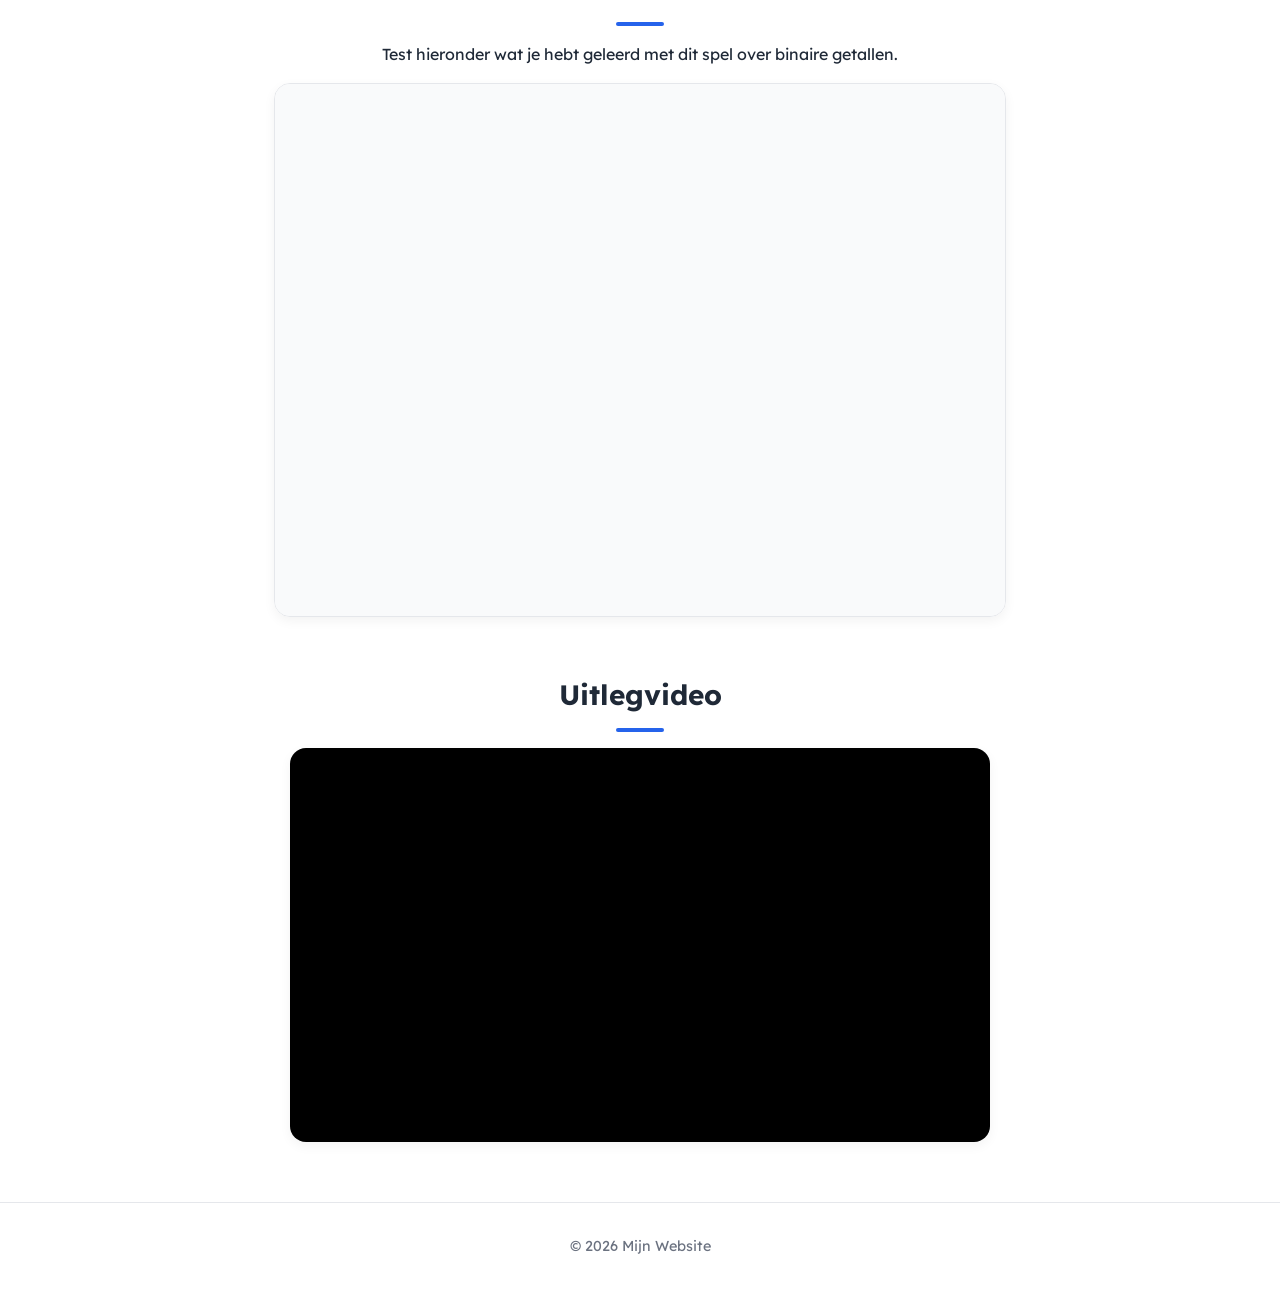
==== commit dcfcc090: "Binaire code, video toevoegen" ====
--- a/kop1.html
+++ b/kop1.html
@@ -6,6 +6,17 @@
   <link rel="preconnect" href="https://fonts.googleapis.com"> <!-- Verbindt vast met Google Fonts -->
   <link href="https://fonts.googleapis.com/css2?family=Lexend&display=swap" rel="stylesheet"> <!-- Laadt het lettertype Lexend -->
   <link rel="stylesheet" type="text/css" href="css/stijl.css"> <!-- Koppelt het stijlbestand met alle opmaak -->
+  <style> /* Opmaak voor de uitlegvideo, zodat stijl.css niet aangepast hoeft te worden */
+    .video-wrap {
+      max-width: 700px;
+      margin: 0 auto;
+    }
+    .video-wrap iframe {
+      width: 100%;
+      aspect-ratio: 16 / 9;
+      border: 0;
+    }
+  </style>
 </head>
 <body>
 
@@ -16,7 +27,7 @@
         <button class="dropdown-btn" onclick="toggleDropdown()">Informatica ▾</button> <!-- Knop die het menu opent/sluit -->
         <div class="dropdown-content" id="dropdownMenu"> <!-- Verborgen menu dat verschijnt bij klikken -->
           <a href="kop1.html">Binaire stelsel</a> <!-- Link naar Kop 1 (binaire code) -->
-          <a href="kop2.html">Kop 2</a> <!-- Link naar Kop 2 -->
+          <a href="kop2.html">Kleurenstelsel</a> <!-- Link naar Kop 2 -->
           <a href="kop3.html">Kop 3</a> <!-- Link naar Kop 3 -->
         </div>
       </li>
@@ -81,6 +92,11 @@
     <div class="game-wrap"> <!-- Houder zodat de game netjes in het midden past -->
       <iframe src="https://games.penjee.com/binary-bonanza/game.php" width="700" height="500" frameborder="no" scrolling="no"></iframe> <!-- Laadt de game van Penjee in een eigen venster op mijn pagina -->
     </div>
+
+    <h2>Uitlegvideo</h2> <!-- Kopje boven de video -->
+    <div class="video-wrap"> <!-- Houder zodat de video netjes meeschaalt -->
+      <iframe src="https://www.youtube.com/embed/Ieq8AR8krrA" title="Uitlegvideo binaire code" allow="accelerometer; autoplay; clipboard-write; encrypted-media; gyroscope; picture-in-picture" allowfullscreen></iframe> <!-- Laadt de YouTube-video op mijn pagina -->
+    </div>
   </section>
 
   <footer> <!-- Footer onderaan de pagina -->
--- a/css/stijl.css
+++ b/css/stijl.css
@@ -196,7 +196,7 @@
   margin-top: 24px; /* Ruimte boven de afbeelding */
 }
 
-/* ---------- Kaartjes (binaire code-pagina) ---------- */
+/* ---------- Kaartjes (binaire code- en kleurmodellen-pagina) ---------- */
 
 .kaarten {
   counter-reset: kaart; /* Begint met tellen bij 0, voor de nummers in de kaartjes */
@@ -316,6 +316,25 @@
   border-radius: 8px; /* Ronde hoeken, past bij het kader */
 }
 
+/* ---------- Video (kleurmodellen-pagina) ---------- */
+
+.video-wrap {
+  max-width: 700px; /* Maximale breedte van de video */
+  margin: 16px auto 24px auto; /* Centreert de video en geeft ruimte erboven en eronder */
+  aspect-ratio: 16 / 9; /* Houdt de video in de standaard breedbeeldverhouding, ook op een telefoon */
+  border-radius: 16px; /* Ronde hoeken, past bij de kaartjes */
+  overflow: hidden; /* Knipt de video af langs de ronde hoeken */
+  background-color: #000; /* Zwarte achtergrond terwijl de video nog laadt */
+  box-shadow: 0 4px 12px rgba(0,0,0,0.05); /* Zachte schaduw */
+}
+
+.video-wrap iframe {
+  display: block; /* Haalt het kleine randje onder het iframe weg */
+  width: 100%; /* Video vult de houder in de breedte */
+  height: 100%; /* Video vult de houder in de hoogte */
+  border: 0; /* Geen randje om de video */
+}
+
 /* ---------- Footer ---------- */
 
 footer {
@@ -353,4 +372,8 @@
   .dropdown-btn {
     padding: 8px 14px; /* Smallere menu-knoppen zodat alles past */
   }
+
+  .video-wrap {
+    border-radius: 12px; /* Iets kleinere ronde hoeken op een telefoon */
+  }
 }
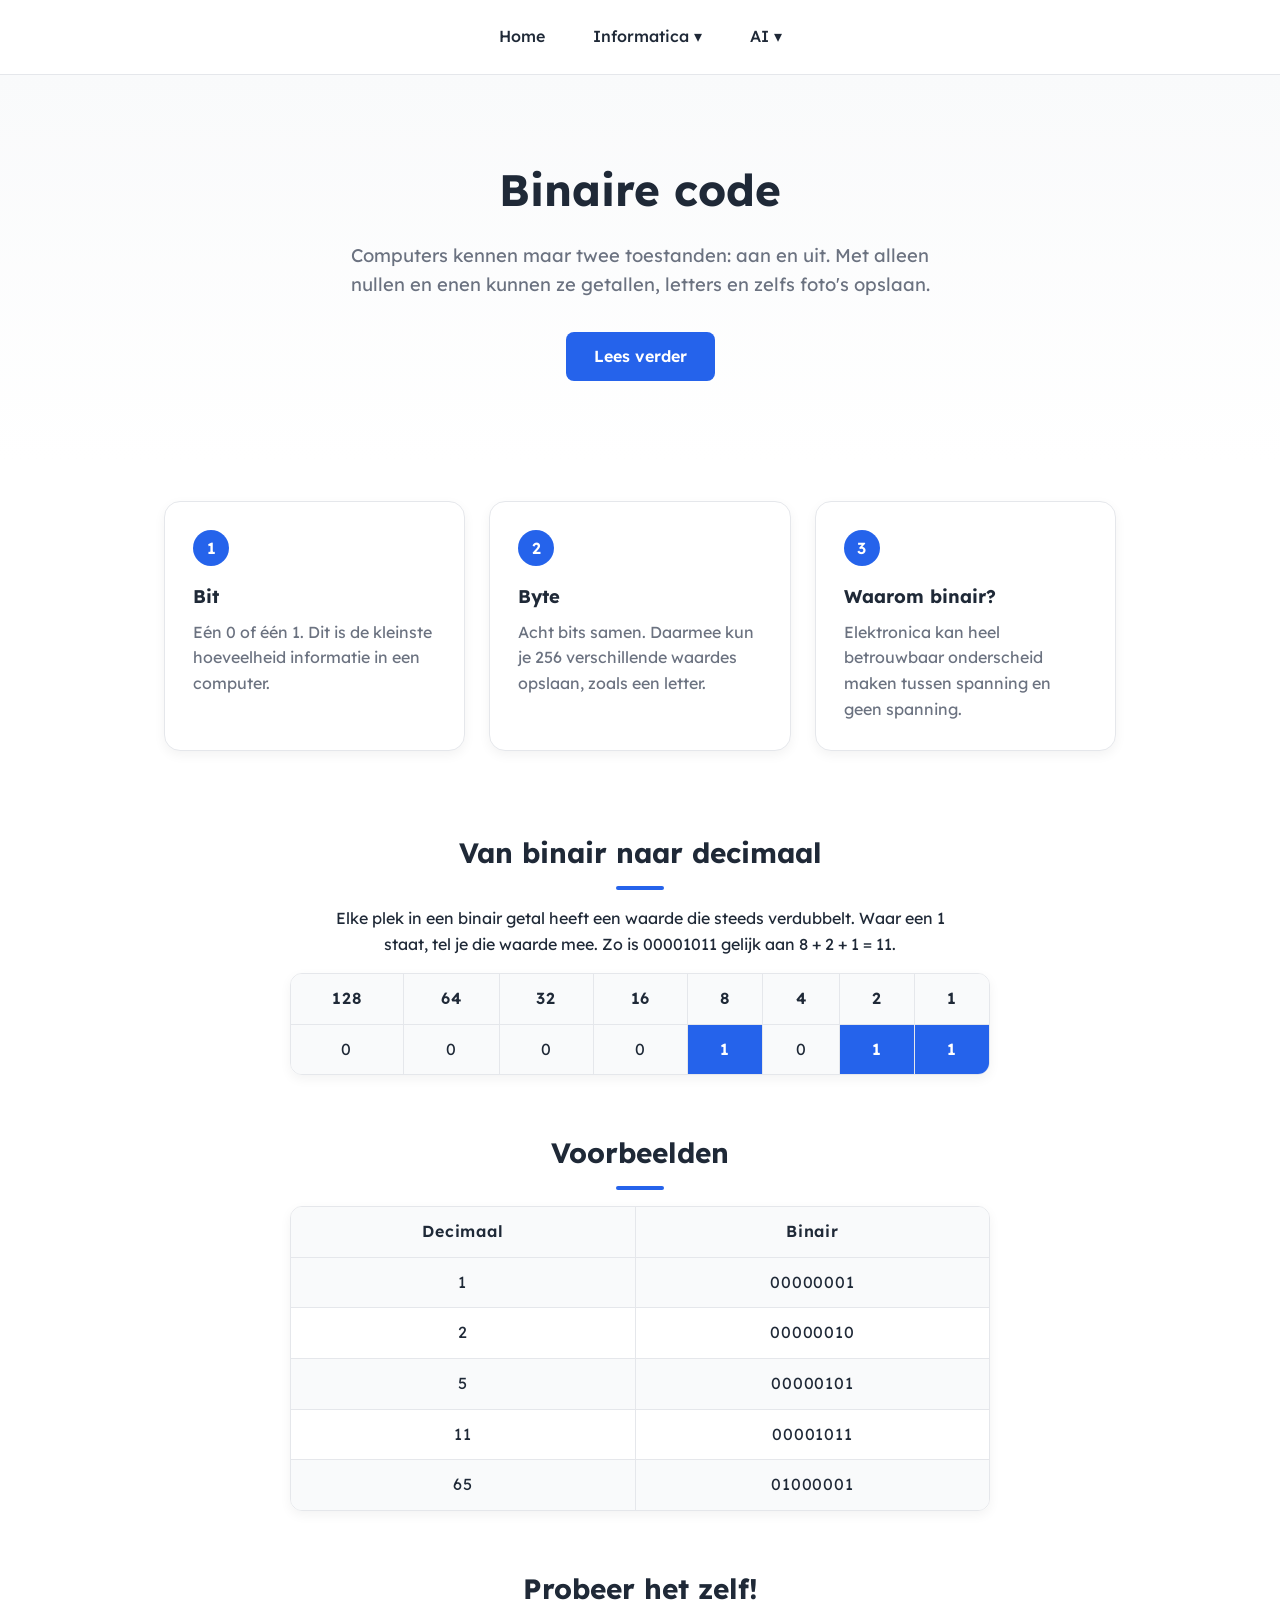
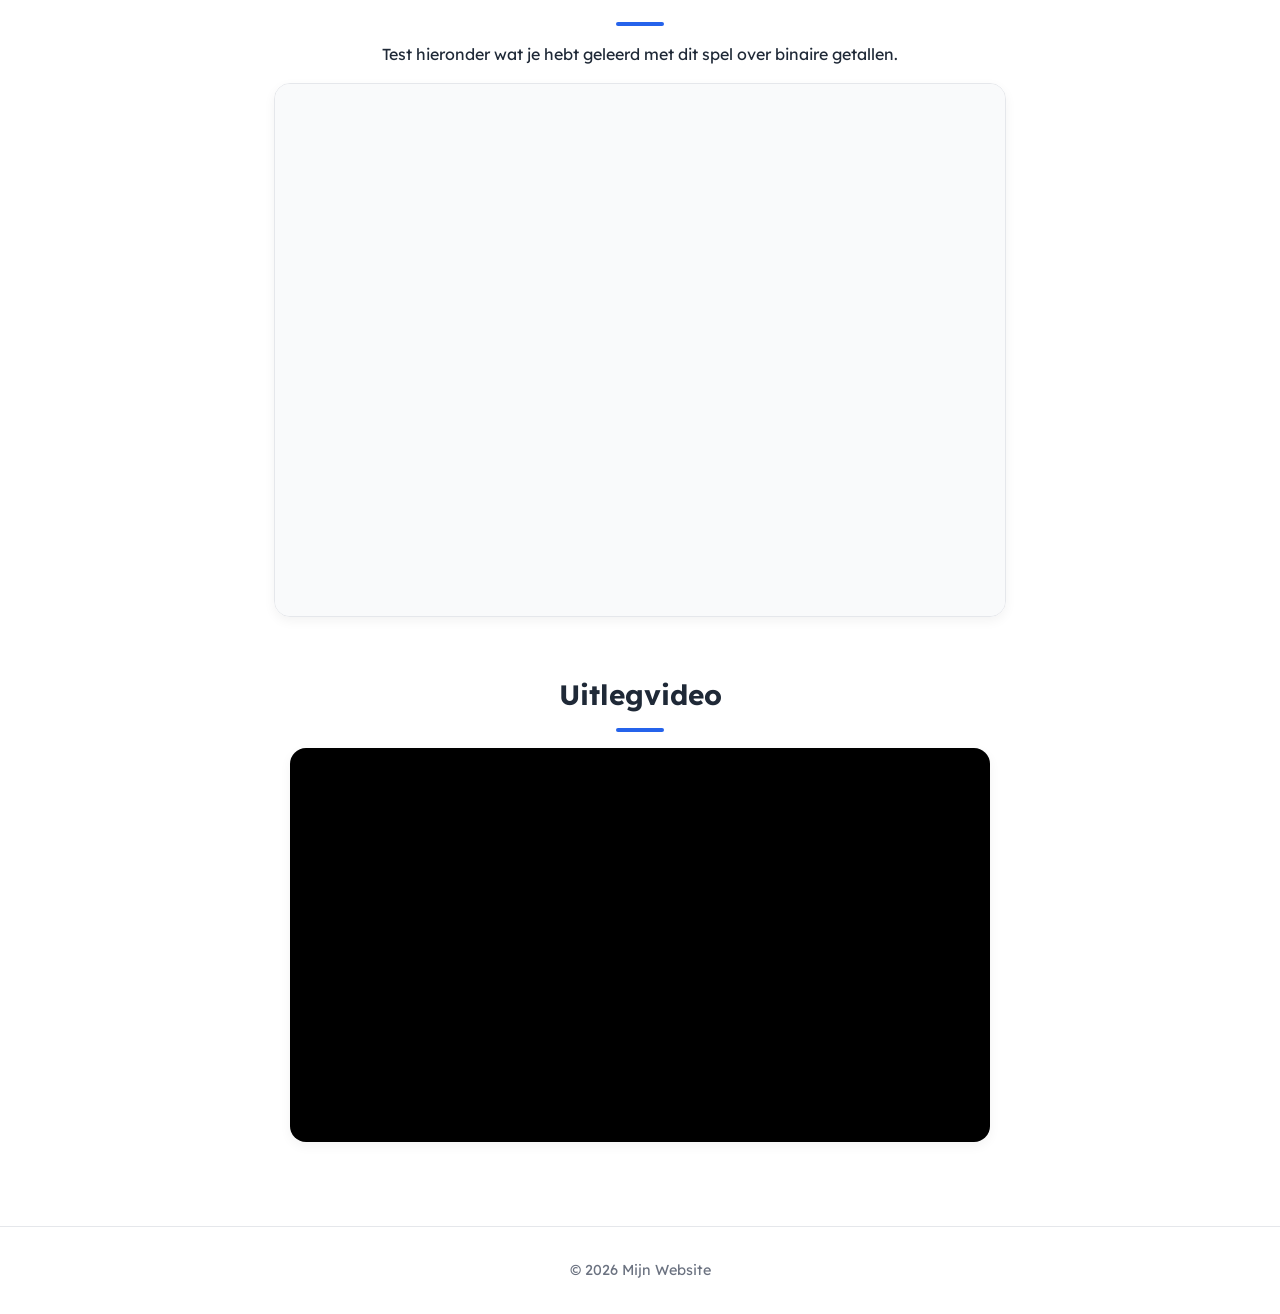
==== commit 54f23160: "Dropdownmenu AI overal" ====
--- a/kop1.html
+++ b/kop1.html
@@ -6,32 +6,28 @@
   <link rel="preconnect" href="https://fonts.googleapis.com"> <!-- Verbindt vast met Google Fonts -->
   <link href="https://fonts.googleapis.com/css2?family=Lexend&display=swap" rel="stylesheet"> <!-- Laadt het lettertype Lexend -->
   <link rel="stylesheet" type="text/css" href="css/stijl.css"> <!-- Koppelt het stijlbestand met alle opmaak -->
-  <style> /* Opmaak voor de uitlegvideo, zodat stijl.css niet aangepast hoeft te worden */
-    .video-wrap {
-      max-width: 700px;
-      margin: 0 auto;
-    }
-    .video-wrap iframe {
-      width: 100%;
-      aspect-ratio: 16 / 9;
-      border: 0;
-    }
-  </style>
 </head>
 <body>
 
   <nav> <!-- Navigatiemenu bovenaan, staat op elke pagina hetzelfde -->
     <ul>
       <li><a href="index.html">Home</a></li> <!-- Link naar homepage -->
-      <li class="dropdown"> <!-- Dropdown-menu item -->
-        <button class="dropdown-btn" onclick="toggleDropdown()">Informatica ▾</button> <!-- Knop die het menu opent/sluit -->
+      <li class="dropdown"> <!-- Dropdown-menu item: Informatica -->
+        <button class="dropdown-btn" onclick="toggleDropdown('dropdownMenu')">Informatica ▾</button> <!-- Knop die het menu opent/sluit -->
         <div class="dropdown-content" id="dropdownMenu"> <!-- Verborgen menu dat verschijnt bij klikken -->
           <a href="kop1.html">Binaire stelsel</a> <!-- Link naar Kop 1 (binaire code) -->
           <a href="kop2.html">Kleurenstelsel</a> <!-- Link naar Kop 2 -->
-          <a href="kop3.html">Kop 3</a> <!-- Link naar Kop 3 -->
+          <a href="kop3.html">Compressie</a> <!-- Link naar Kop 3 -->
         </div>
       </li>
-      <li><a href="pagina3.html">Pagina 3</a></li> <!-- Link naar derde pagina -->
+      <li class="dropdown"> <!-- Dropdown-menu item: AI -->
+        <button class="dropdown-btn" onclick="toggleDropdown('aiMenu')">AI ▾</button> <!-- Knop die het AI-menu opent/sluit -->
+        <div class="dropdown-content" id="aiMenu"> <!-- Verborgen menu dat verschijnt bij klikken -->
+          <a href="ai-gebruik.html">AI-gebruik</a> <!-- Link naar de pagina over AI-gebruik -->
+          <a href="mobiel.html">Mobiel</a> <!-- Link naar de pagina over mobiel -->
+          <a href="artikel.html">Artikel</a> <!-- Link naar de pagina met het artikel -->
+        </div>
+      </li>
     </ul>
   </nav>
 
@@ -103,16 +99,21 @@
     <p>&copy; 2026 Mijn Website</p>
   </footer>
 
-  <script> <!-- Regelt het openen/sluiten van het dropdownmenu -->
-    function toggleDropdown() {
-      document.getElementById("dropdownMenu").classList.toggle("show"); // Wisselt het menu aan/uit
+  <script> <!-- Regelt het openen/sluiten van de dropdownmenu's -->
+    function toggleDropdown(id) {
+      const menu = document.getElementById(id); // Zoekt het menu dat bij de aangeklikte knop hoort
+      document.querySelectorAll(".dropdown-content").forEach(function(m) {
+        if (m !== menu) {
+          m.classList.remove("show"); // Sluit alle andere menu's
+        }
+      });
+      menu.classList.toggle("show"); // Wisselt het aangeklikte menu aan/uit
     }
     window.addEventListener("click", function(event) {
-      if (!event.target.matches('.dropdown-btn')) { // Als er buiten de knop geklikt wordt
-        const dropdown = document.getElementById("dropdownMenu");
-        if (dropdown.classList.contains('show')) {
-          dropdown.classList.remove('show'); // Sluit het menu
-        }
+      if (!event.target.matches('.dropdown-btn')) { // Als er buiten een knop geklikt wordt
+        document.querySelectorAll(".dropdown-content.show").forEach(function(m) {
+          m.classList.remove("show"); // Sluit alle open menu's
+        });
       }
     });
   </script>
